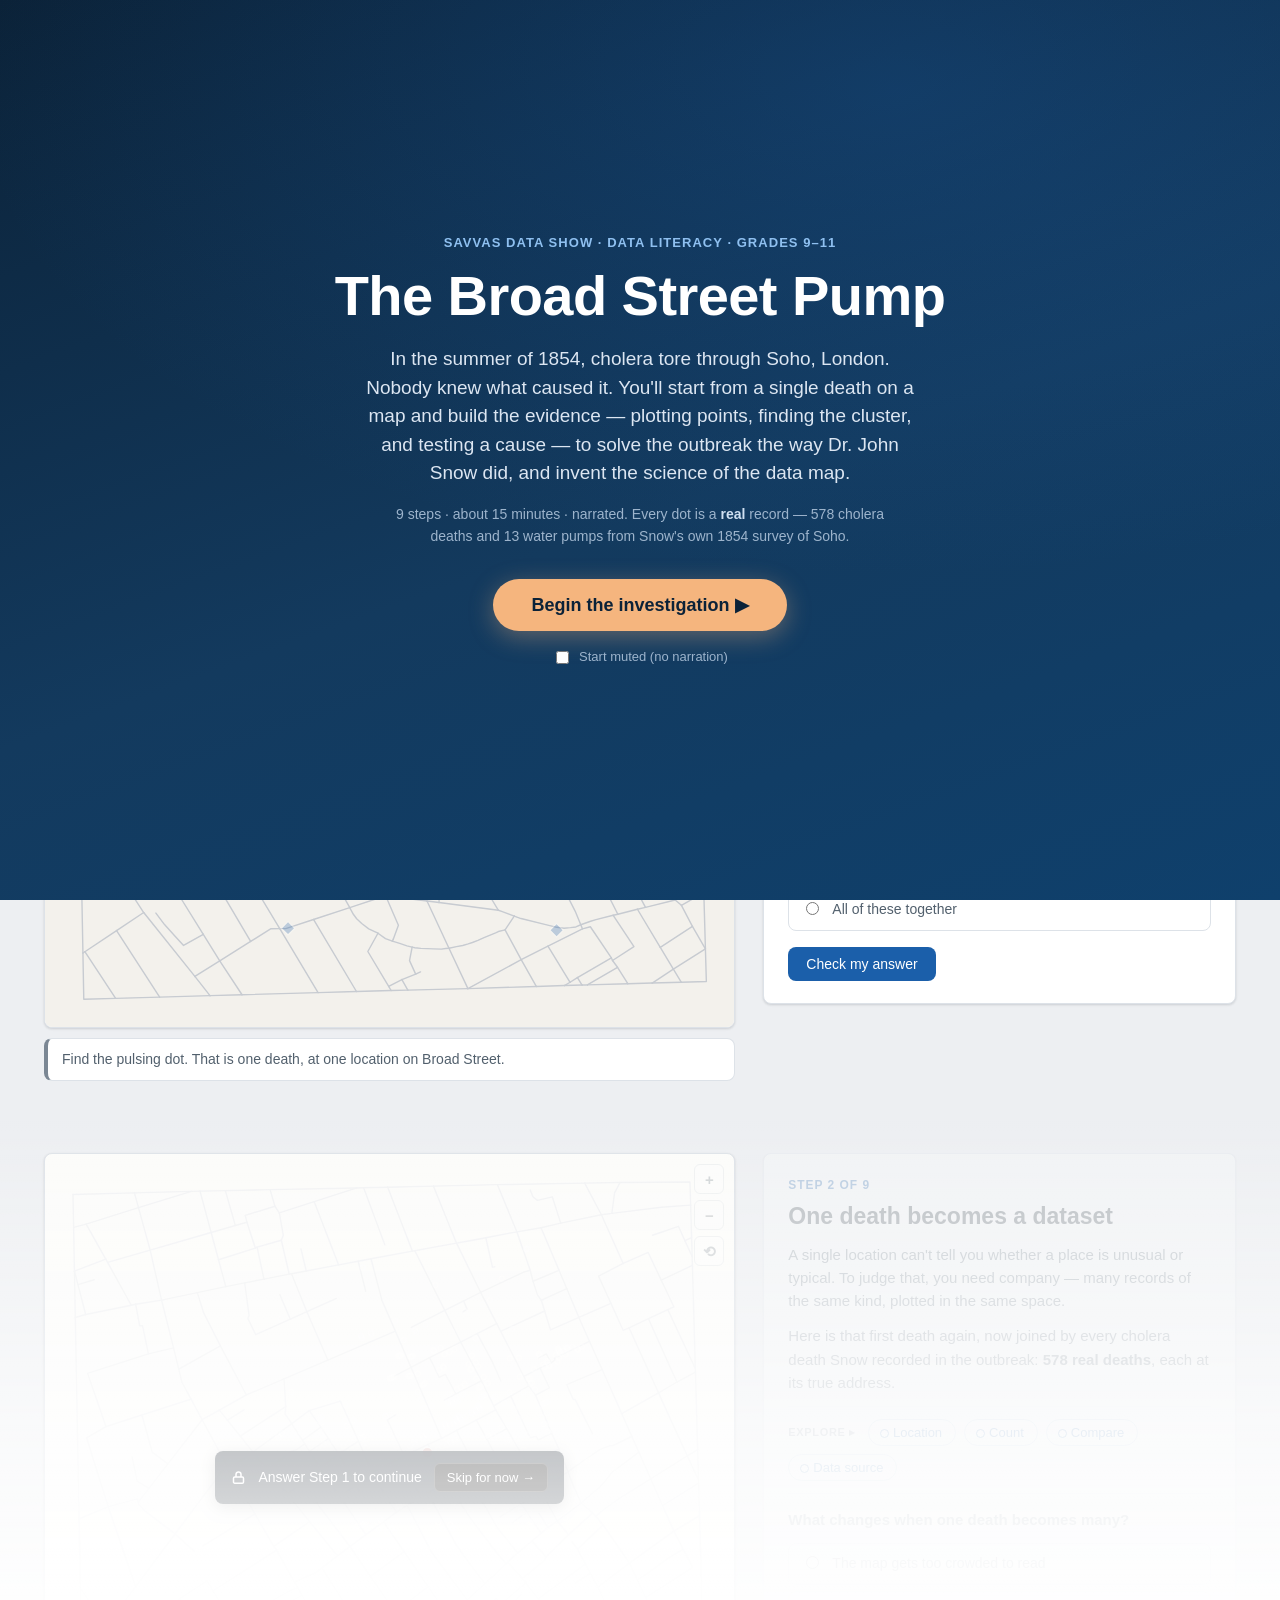
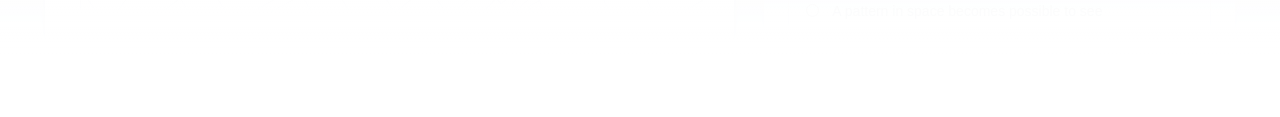
==== cholera/index.html @ b6baef36 "Add second Data Show lesson: "The Broad Street Pump" (John Snow cholera, 1854) A sibling scrollytell" ====
<!DOCTYPE html>
<html lang="en">
<head>
<meta charset="UTF-8">
<meta name="viewport" content="width=device-width, initial-scale=1.0">
<title>The Broad Street Pump — Savvas Data Show</title>
<link rel="stylesheet" href="styles.css?v=1">
</head>
<body>

<div class="intro-screen" id="intro-screen">
  <div class="intro-inner">
    <p class="intro-kicker">Savvas Data Show · Data literacy · Grades 9–11</p>
    <h1 class="intro-title">The Broad Street Pump</h1>
    <p class="intro-lede">In the summer of 1854, cholera tore through Soho, London. Nobody knew what
    caused it. You'll start from a single death on a map and build the evidence — plotting points,
    finding the cluster, and testing a cause — to solve the outbreak the way Dr. John Snow did, and
    invent the science of the data map.</p>
    <p class="intro-meta">9 steps · about 15 minutes · narrated. Every dot is a <strong>real</strong>
    record — 578 cholera deaths and 13 water pumps from Snow's own 1854 survey of Soho.</p>
    <div class="intro-actions">
      <button class="intro-begin" id="intro-begin">Begin the investigation ▶</button>
      <label class="intro-sound"><input type="checkbox" id="intro-mute"> Start muted (no narration)</label>
    </div>
  </div>
</div>

<nav class="topnav">
  <div class="nav-left">
    <span class="brand">Savvas <strong>Data Show</strong></span>
    <span class="crumb">The Broad Street Pump · Soho, 1854</span>
  </div>
  <div class="nav-progress" aria-label="Lesson progress">
    <div class="progress-track"><div class="progress-fill" id="progress-fill"></div></div>
    <span class="progress-label" id="progress-label">0 / 9 checks</span>
  </div>
  <div class="nav-right">
    <button class="nav-btn" id="nav-sound">Sound: on</button>
    <button class="nav-btn" id="nav-notes">Notes</button>
    <button class="nav-btn" id="nav-data">Data</button>
    <button class="nav-btn" id="nav-explore">Explore</button>
  </div>
</nav>

<div class="notes-panel" id="notes-panel" hidden>
  <div class="notes-head"><span>My notes</span><button class="panel-close" id="notes-close">×</button></div>
  <textarea id="notes-text" placeholder="Jot observations here. Notes stay on this page only."></textarea>
</div>

<div class="data-modal" id="data-modal" hidden>
  <div class="data-modal-inner">
    <div class="notes-head"><span>The dataset</span><button class="panel-close" id="data-close">×</button></div>
    <p class="data-note">Real records from <strong>Dr. John Snow's 1854 survey</strong> of the Soho
    cholera outbreak: 578 death locations and 13 public water pumps, digitized from Snow's map
    (Dodson &amp; Tobler) on a shared coordinate grid.</p>
    <div class="data-table-wrap"><table id="data-table"></table></div>
  </div>
</div>

<header class="lesson-header">
  <p class="kicker">Data literacy · Grades 9–11</p>
  <h1>The Broad Street Pump</h1>
  <p class="lede">In the late summer of 1854, a cholera outbreak killed hundreds of people in a few
  Soho streets in just days. The cause was a mystery — most doctors blamed "bad air." A physician
  named John Snow had a different idea, and he tested it with a <strong>map</strong>. In this lesson
  you'll retrace his investigation with his real data — 578 deaths and 13 water pumps — and discover
  how a picture of points became proof.</p>
</header>

<main id="lesson">

  <!-- ============ STEP 1 ============ -->
  <section class="step" id="step-1" data-step="1">
    <div class="step-inner">
      <div class="viz-col">
        <div class="viz-frame">
          <div class="viz-container" id="viz-1" aria-label="Map of Soho with one cholera death marked"></div>
          <div class="viz-controls">
            <button class="util-btn" data-util="zoom-in" title="Zoom in">+</button>
            <button class="util-btn" data-util="zoom-out" title="Zoom out">−</button>
            <button class="util-btn" data-util="reset" title="Reset view">⟲</button>
          </div>
        </div>
        <div class="instruction-bar" id="inst-1">Find the pulsing dot. That is one death, at one location on Broad Street.</div>
      </div>
      <div class="card-col">
        <article class="story-card">
          <div class="step-label">Step 1 of 9</div>
          <h2>One death in Soho</h2>
          <p>On the last day of August 1854, people on Broad Street began dying of cholera within hours
          of falling ill. On the map, the first death is just one dot at one location — but it has a
          <strong>where</strong>, a <strong>when</strong>, and a household around it.</p>
          <p>What clues make a single death worth investigating?</p>
          <div class="chip-bar">
            <span class="chip-bar-label">Explore ▸</span>
            <button class="chip" data-chip="location">Location</button>
            <button class="chip" data-chip="when">When</button>
            <button class="chip" data-chip="street">Street</button>
            <button class="chip" data-chip="source">Data source</button>
          </div>
          <div class="mcq" id="mcq-1">
            <p class="mcq-q">Which clue makes this death worth a closer look?</p>
            <label class="mcq-choice"><input type="radio" name="mcq1" value="A"><span>Its location pins exactly where it happened</span></label>
            <label class="mcq-choice"><input type="radio" name="mcq1" value="B"><span>It happened in a tight window of days</span></label>
            <label class="mcq-choice"><input type="radio" name="mcq1" value="C"><span>Other deaths nearby might hint at a pattern</span></label>
            <label class="mcq-choice"><input type="radio" name="mcq1" value="D"><span>All of these together</span></label>
            <button class="check-btn" data-check="1">Check my answer</button>
            <div class="mcq-feedback" hidden></div>
          </div>
        </article>
      </div>
    </div>
  </section>

  <!-- ============ STEP 2 ============ -->
  <section class="step" id="step-2" data-step="2">
    <div class="step-inner">
      <div class="viz-col">
        <div class="viz-frame">
          <div class="viz-container" id="viz-2" aria-label="Soho map filling with cholera deaths"></div>
          <div class="viz-controls">
            <button class="util-btn" data-util="zoom-in" title="Zoom in">+</button>
            <button class="util-btn" data-util="zoom-out" title="Zoom out">−</button>
            <button class="util-btn" data-util="reset" title="Reset view">⟲</button>
          </div>
        </div>
        <div class="instruction-bar" id="inst-2">Watch one death become a dataset. Pan and zoom freely.</div>
      </div>
      <div class="card-col">
        <article class="story-card">
          <div class="step-label">Step 2 of 9</div>
          <h2>One death becomes a dataset</h2>
          <p>A single location can't tell you whether a place is unusual or typical. To judge that, you
          need company — many records of the same kind, plotted in the same space.</p>
          <p>Here is that first death again, now joined by every cholera death Snow recorded in the
          outbreak: <strong>578 real deaths</strong>, each at its true address.</p>
          <div class="chip-bar">
            <span class="chip-bar-label">Explore ▸</span>
            <button class="chip" data-chip="location">Location</button>
            <button class="chip" data-chip="count">Count</button>
            <button class="chip" data-chip="compare">Compare</button>
            <button class="chip" data-chip="source">Data source</button>
          </div>
          <div class="mcq" id="mcq-2">
            <p class="mcq-q">What changes when one death becomes many?</p>
            <label class="mcq-choice"><input type="radio" name="mcq2" value="A"><span>The map gets too crowded to read</span></label>
            <label class="mcq-choice"><input type="radio" name="mcq2" value="B"><span>A pattern in space becomes possible to see</span></label>
            <label class="mcq-choice"><input type="radio" name="mcq2" value="C"><span>Each individual record becomes less accurate</span></label>
            <label class="mcq-choice"><input type="radio" name="mcq2" value="D"><span>Nothing — one death tells us just as much</span></label>
            <button class="check-btn" data-check="2">Check my answer</button>
            <div class="mcq-feedback" hidden></div>
          </div>
        </article>
      </div>
    </div>
  </section>

  <!-- ============ STEP 3 ============ -->
  <section class="step" id="step-3" data-step="3">
    <div class="step-inner">
      <div class="viz-col">
        <div class="viz-frame">
          <div class="viz-container" id="viz-3" aria-label="Soho map showing the death cluster"></div>
          <div class="viz-controls">
            <button class="util-btn" data-util="zoom-in" title="Zoom in">+</button>
            <button class="util-btn" data-util="zoom-out" title="Zoom out">−</button>
            <button class="util-btn" data-util="reset" title="Reset view">⟲</button>
            <button class="util-btn util-layer" data-util="shuffle" title="Compare: scatter the deaths at random">⤨ Shuffle</button>
          </div>
        </div>
        <div class="instruction-bar" id="inst-3">Do the deaths spread evenly across Soho — or pile up somewhere?</div>
      </div>
      <div class="card-col">
        <article class="story-card">
          <div class="step-label">Step 3 of 9</div>
          <h2>The reveal</h2>
          <p>Here are all 578 deaths on the streets of Soho. If cholera struck at random, the dots would
          sprinkle evenly across every street and square.</p>
          <p>They don't. The dots pile into a dense <strong>cluster</strong> around one small area, thinning
          out as you move away. Press <strong>Shuffle</strong> to scatter the same number of deaths at
          random — the difference is the whole point.</p>
          <div class="chip-bar">
            <span class="chip-bar-label">Explore ▸</span>
            <button class="chip" data-chip="cluster">Cluster</button>
            <button class="chip" data-chip="compare">Compare</button>
            <button class="chip" data-chip="center">Center</button>
            <button class="chip" data-chip="count">Count</button>
          </div>
          <div class="mcq" id="mcq-3">
            <p class="mcq-q">What does the arrangement of dots reveal?</p>
            <label class="mcq-choice"><input type="radio" name="mcq3" value="A"><span>Deaths scatter evenly across all of Soho</span></label>
            <label class="mcq-choice"><input type="radio" name="mcq3" value="B"><span>The deaths pile into a dense cluster around one area</span></label>
            <label class="mcq-choice"><input type="radio" name="mcq3" value="C"><span>Deaths happen only on the widest streets</span></label>
            <label class="mcq-choice"><input type="radio" name="mcq3" value="D"><span>The dots form an evenly spaced grid</span></label>
            <button class="check-btn" data-check="3">Check my answer</button>
            <div class="mcq-feedback" hidden></div>
          </div>
        </article>
      </div>
    </div>
  </section>

  <!-- ============ STEP 4 ============ -->
  <section class="step" id="step-4" data-step="4">
    <div class="step-inner">
      <div class="viz-col">
        <div class="viz-frame">
          <div class="viz-container" id="viz-4" aria-label="Soho map with one death record opened"></div>
          <div class="viz-controls">
            <button class="util-btn" data-util="zoom-in" title="Zoom in">+</button>
            <button class="util-btn" data-util="zoom-out" title="Zoom out">−</button>
            <button class="util-btn" data-util="reset" title="Reset view">⟲</button>
          </div>
        </div>
        <div class="instruction-bar" id="inst-4">Every dot is a person and a record. Click one to read its fields.</div>
      </div>
      <div class="card-col">
        <article class="story-card">
          <div class="step-label">Step 4 of 9</div>
          <div class="expert-tag"><span class="expert-avatar">JS</span><span><strong>Dr. John Snow</strong><br>Physician, London · 1854</span></div>
          <h2>What a record knows</h2>
          <p>"I did not collect dots. For every death I recorded a <strong>location</strong>, a
          <strong>date</strong>, and what I could learn of the household — who lived there, and where they
          drew their water. The map you see draws the location; the rest of each record sits underneath."</p>
          <p class="fine-print">Each point here is a real death from Snow's 1854 register; the map plots its true location.</p>
          <div class="chip-bar">
            <span class="chip-bar-label">Explore ▸</span>
            <button class="chip" data-chip="location">Location</button>
            <button class="chip" data-chip="when">Date</button>
            <button class="chip" data-chip="water">Water source</button>
            <button class="chip" data-chip="source">Data source</button>
          </div>
          <div class="mcq" id="mcq-4">
            <p class="mcq-q">In Snow's investigation, each death record carried…</p>
            <label class="mcq-choice"><input type="radio" name="mcq4" value="A"><span>Only a location on the map</span></label>
            <label class="mcq-choice"><input type="radio" name="mcq4" value="B"><span>A location, a date, and household details like the water source</span></label>
            <label class="mcq-choice"><input type="radio" name="mcq4" value="C"><span>Only the cause of death</span></label>
            <label class="mcq-choice"><input type="radio" name="mcq4" value="D"><span>The name of the nearest hospital</span></label>
            <button class="check-btn" data-check="4">Check my answer</button>
            <div class="mcq-feedback" hidden></div>
          </div>
        </article>
      </div>
    </div>
  </section>

  <!-- ============ STEP 5 ============ -->
  <section class="step" id="step-5" data-step="5">
    <div class="step-inner">
      <div class="viz-col">
        <div class="viz-frame">
          <div class="viz-container" id="viz-5" aria-label="Soho map for free exploration"></div>
          <div class="viz-controls">
            <button class="util-btn" data-util="zoom-in" title="Zoom in">+</button>
            <button class="util-btn" data-util="zoom-out" title="Zoom out">−</button>
            <button class="util-btn" data-util="reset" title="Reset view">⟲</button>
          </div>
        </div>
        <div class="instruction-bar" id="inst-5">Pan, zoom, hover. Explore freely — there is no wrong observation here.</div>
      </div>
      <div class="card-col">
        <article class="story-card">
          <div class="step-label">Step 5 of 9</div>
          <h2>Notice &amp; wonder</h2>
          <p>Scientists start with open eyes, not answers. Drag and zoom the map. Hover dots to read their
          location. Then tag every shape you can honestly say you see in the deaths — several answers can be
          true at once.</p>
          <div class="chip-bar">
            <span class="chip-bar-label">Explore ▸</span>
            <button class="chip" data-chip="cluster">Cluster</button>
            <button class="chip" data-chip="center">Center</button>
            <button class="chip" data-chip="compare">Compare</button>
            <button class="chip" data-chip="count">Count</button>
          </div>
          <div class="mcq mcq-multi" id="mcq-5">
            <p class="mcq-q">Which shapes do you see in the dots? Tag all that apply.</p>
            <div class="tag-grid">
              <label class="mcq-choice tag"><input type="checkbox" name="mcq5" value="cluster"><span>Cluster</span></label>
              <label class="mcq-choice tag"><input type="checkbox" name="mcq5" value="dense center"><span>Dense center</span></label>
              <label class="mcq-choice tag"><input type="checkbox" name="mcq5" value="thinning edges"><span>Thinning edges</span></label>
              <label class="mcq-choice tag"><input type="checkbox" name="mcq5" value="gap"><span>Gaps</span></label>
              <label class="mcq-choice tag"><input type="checkbox" name="mcq5" value="line"><span>Lines along streets</span></label>
              <label class="mcq-choice tag"><input type="checkbox" name="mcq5" value="scattered"><span>Scattered</span></label>
            </div>
            <button class="check-btn" data-check="5">Save my observations</button>
            <div class="mcq-feedback" hidden></div>
          </div>
        </article>
      </div>
    </div>
  </section>

  <!-- ============ STEP 6 ============ -->
  <section class="step" id="step-6" data-step="6">
    <div class="step-inner">
      <div class="viz-col">
        <div class="viz-frame">
          <div class="viz-container" id="viz-6" aria-label="Soho map with water pumps overlaid"></div>
          <div class="viz-controls">
            <button class="util-btn" data-util="zoom-in" title="Zoom in">+</button>
            <button class="util-btn" data-util="zoom-out" title="Zoom out">−</button>
            <button class="util-btn" data-util="reset" title="Reset view">⟲</button>
            <button class="util-btn util-layer" data-util="nearest" title="Color each death by its nearest pump">Nearest pump</button>
          </div>
        </div>
        <div class="instruction-bar" id="inst-6">Turn on the 13 pumps. Which one sits in the heart of the cluster?</div>
      </div>
      <div class="card-col">
        <article class="story-card">
          <div class="step-label">Step 6 of 9</div>
          <h2>Add the suspect: water pumps</h2>
          <p>Soho got its drinking water from public street pumps. Snow's hunch was that cholera spread
          through water, not air — so he added all <strong>13 neighborhood pumps</strong> to the map.</p>
          <p>Press <strong>Nearest pump</strong> to color each death by the pump closest to it. One pump's
          color floods the cluster: <strong>359 of the 578 deaths</strong> are nearest to it.</p>
          <div class="chip-bar">
            <span class="chip-bar-label">Explore ▸</span>
            <button class="chip" data-chip="pumps">Pumps</button>
            <button class="chip" data-chip="nearest">Nearest pump</button>
            <button class="chip" data-chip="center">Center</button>
            <button class="chip" data-chip="cluster">Cluster</button>
          </div>
          <div class="mcq" id="mcq-6">
            <p class="mcq-q"><span class="evidence-flag">Visual evidence check</span> Turn on "Nearest pump," then answer: which pump sits at the center of the deaths?</p>
            <label class="mcq-choice"><input type="radio" name="mcq6" value="A"><span>The Dean Street pump, on the far right</span></label>
            <label class="mcq-choice"><input type="radio" name="mcq6" value="B"><span>The Broad Street pump, in the heart of the cluster</span></label>
            <label class="mcq-choice"><input type="radio" name="mcq6" value="C"><span>The Oxford Market pump, at the top</span></label>
            <label class="mcq-choice"><input type="radio" name="mcq6" value="D"><span>No pump is near the deaths at all</span></label>
            <button class="check-btn" data-check="6">Check evidence</button>
            <div class="mcq-feedback" hidden></div>
          </div>
        </article>
      </div>
    </div>
  </section>

  <!-- ============ STEP 7 ============ -->
  <section class="step" id="step-7" data-step="7">
    <div class="step-inner">
      <div class="viz-col">
        <div class="viz-frame">
          <div class="viz-container" id="viz-7" aria-label="Bar chart of deaths by nearest pump"></div>
        </div>
        <div class="instruction-bar" id="inst-7">Read the bars left to right. One pump towers over the rest.</div>
      </div>
      <div class="card-col">
        <article class="story-card">
          <div class="step-label">Step 7 of 9</div>
          <h2>The distribution lens</h2>
          <p>Leave the map for a moment. Count how many deaths are nearest to each pump and stack the counts
          into a bar chart. Grouping data by a category — here, the nearest pump — is one of the most powerful
          moves in analysis.</p>
          <p>The shape is lopsided: one bar towers over all twelve others. <strong>Broad Street: 359
          deaths.</strong> The next-largest pump claims just 64.</p>
          <div class="chip-bar">
            <span class="chip-bar-label">Explore ▸</span>
            <button class="chip" data-chip="axes">Axes</button>
            <button class="chip" data-chip="bars">Bars</button>
            <button class="chip" data-chip="broad">Broad Street</button>
            <button class="chip" data-chip="count">Count</button>
          </div>
          <div class="mcq" id="mcq-7">
            <p class="mcq-q">What does this bar chart show?</p>
            <label class="mcq-choice"><input type="radio" name="mcq7" value="A"><span>The deaths are split evenly among the 13 pumps</span></label>
            <label class="mcq-choice"><input type="radio" name="mcq7" value="B"><span>One pump accounts for far more deaths than any other</span></label>
            <label class="mcq-choice"><input type="radio" name="mcq7" value="C"><span>Most pumps have no deaths nearby</span></label>
            <label class="mcq-choice"><input type="radio" name="mcq7" value="D"><span>The Dean Street pump has the most deaths</span></label>
            <button class="check-btn" data-check="7">Check my answer</button>
            <div class="mcq-feedback" hidden></div>
          </div>
        </article>
      </div>
    </div>
  </section>

  <!-- ============ STEP 8 ============ -->
  <section class="step" id="step-8" data-step="8">
    <div class="step-inner">
      <div class="viz-col">
        <div class="viz-frame">
          <div class="viz-container" id="viz-8" aria-label="Chart of deaths versus distance from the Broad Street pump"></div>
        </div>
        <div class="instruction-bar" id="inst-8">Each bar counts deaths at a given distance from the Broad Street pump. Hunt for a trend — honestly.</div>
      </div>
      <div class="card-col">
        <article class="story-card">
          <div class="step-label">Step 8 of 9</div>
          <h2>Is the pump really the cause?</h2>
          <p>A cluster near a pump could be a coincidence — lots of people simply live there. So test the idea
          directly: if the Broad Street pump is the source, deaths should <strong>fall off</strong> as you walk
          away from it.</p>
          <p>They do, sharply. Deaths peak one to three blocks out and collapse beyond four.
          <strong>A clear relationship between distance and deaths is real evidence</strong> — unlike a flat,
          trendless chart, this one points straight at the pump.</p>
          <div class="chip-bar">
            <span class="chip-bar-label">Explore ▸</span>
            <button class="chip" data-chip="axes">Axes</button>
            <button class="chip" data-chip="falloff">Falloff</button>
            <button class="chip" data-chip="trend">Trend guide</button>
            <button class="chip" data-chip="broad">Broad Street</button>
          </div>
          <div class="mcq" id="mcq-8">
            <p class="mcq-q">Based on this chart, is there a relationship between distance from the Broad Street pump and the number of deaths?</p>
            <label class="mcq-choice"><input type="radio" name="mcq8" value="A"><span>No — deaths are spread evenly at every distance</span></label>
            <label class="mcq-choice"><input type="radio" name="mcq8" value="B"><span>Yes — deaths fall off sharply as distance from the pump grows</span></label>
            <label class="mcq-choice"><input type="radio" name="mcq8" value="C"><span>Yes — deaths increase the farther you go from the pump</span></label>
            <label class="mcq-choice"><input type="radio" name="mcq8" value="D"><span>There is no way to tell from this chart</span></label>
            <button class="check-btn" data-check="8">Check my answer</button>
            <div class="mcq-feedback" hidden></div>
          </div>
        </article>
      </div>
    </div>
  </section>

  <!-- ============ STEP 9 ============ -->
  <section class="step" id="step-9" data-step="9">
    <div class="step-inner">
      <div class="viz-col">
        <div class="viz-frame">
          <div class="viz-container" id="viz-9" aria-label="Soho map with the Broad Street pump highlighted"></div>
          <div class="viz-controls">
            <button class="util-btn" data-util="zoom-in" title="Zoom in">+</button>
            <button class="util-btn" data-util="zoom-out" title="Zoom out">−</button>
            <button class="util-btn" data-util="reset" title="Reset view">⟲</button>
            <button class="util-btn util-layer" data-util="handle" title="Remove the pump handle, as Snow convinced officials to do">⛏ Remove the handle</button>
          </div>
        </div>
        <div class="instruction-bar" id="inst-9">The evidence points at one pump. Make the claim, then remove the handle.</div>
      </div>
      <div class="card-col">
        <article class="story-card">
          <div class="step-label">Step 9 of 9</div>
          <h2>Name the finding: the Broad Street pump</h2>
          <p>The cluster centers on the <strong>Broad Street pump</strong>: 359 of 578 deaths are nearest to
          it, and deaths fall off with every block away. Snow took this map to the parish officials and asked
          them to remove the pump's handle so no one could draw water. The outbreak was already fading — but
          the map changed how the world understands disease.</p>
          <p>Now make it yours. Write a claim that uses <strong>one shape word</strong> (cluster, center,
          ring…) and <strong>one number or pattern observation</strong> (a count, "most", "62%"…).</p>
          <div class="chip-bar">
            <span class="chip-bar-label">Explore ▸</span>
            <button class="chip" data-chip="cluster">Cluster</button>
            <button class="chip" data-chip="broad">Broad Street</button>
            <button class="chip" data-chip="count">Count</button>
            <button class="chip" data-chip="center">Center</button>
          </div>
          <div class="mcq" id="mcq-9">
            <p class="mcq-q"><span class="evidence-flag">Visual evidence check</span> Your claim:</p>
            <textarea id="claim-text" rows="4" placeholder="Example shape: “The deaths form a tight cluster centered on the Broad Street pump — 359 of 578 are nearest to it — use the Count chip to back up your number.”"></textarea>
            <div class="claim-hints">
              <span class="hint-pill" data-hint="cluster">cluster</span>
              <span class="hint-pill" data-hint="center">center</span>
              <span class="hint-pill" data-hint="ring">ring</span>
              <span class="hint-pill" data-hint="band">band</span>
            </div>
            <button class="check-btn" data-check="9">Check evidence</button>
            <div class="mcq-feedback" hidden></div>
          </div>
        </article>
      </div>
    </div>
  </section>

</main>

<section class="lesson-end" id="lesson-end">
  <p class="end-kicker">Case closed</p>
  <h2>You found the Broad Street pump.</h2>
  <p>You started from one death at one location and built a full evidence chain — the same moves John
  Snow used to invent epidemiology, and the same moves a working data scientist makes today.</p>
  <ul class="end-recap">
    <li>A single death became a <strong>dataset</strong> of 578 real records.</li>
    <li>The deaths weren't random — they formed a dense <strong>cluster</strong>, not an even sprinkle.</li>
    <li>Every record carries <strong>location, date, and household</strong> details.</li>
    <li>Overlaying the <strong>13 pumps</strong> revealed one at the cluster's heart: Broad Street.</li>
    <li>A bar chart showed Broad Street with <strong>359 deaths</strong> — six times its nearest rival.</li>
    <li>Deaths <strong>fell off sharply</strong> with distance from the pump — a real relationship, not a flat line.</li>
    <li>The finding has a name and a fix: the <strong>Broad Street pump</strong> — remove the handle.</li>
  </ul>
  <div class="end-claim" id="end-claim" hidden>
    <div class="end-claim-label">Your evidence-based claim</div>
    <blockquote id="end-claim-text"></blockquote>
  </div>
  <div class="end-actions">
    <button class="end-btn secondary" id="end-top">Back to the top</button>
    <button class="end-btn" id="end-restart">Start over</button>
  </div>
</section>

<footer class="lesson-footer">
  <p>Savvas Data Show · classroom prototype · cholera data: Dr. John Snow's 1854 Soho survey — 578 deaths
  and 13 pumps, digitized by Dodson &amp; Tobler (HistData / Rdatasets). Part of the Data Show series ·
  <a href="../" style="color:#1B5FAA">← Mapping the Ring of Fire (earthquakes)</a>.</p>
</footer>

<div class="map-tooltip" id="map-tooltip" hidden></div>

<div class="celebrate-toast" id="celebrate-toast" hidden></div>

<div class="scroll-fade" id="scroll-fade" aria-hidden="true">
  <div class="scroll-cue"><span>⌄</span>scroll</div>
</div>

<div id="audio-rack" hidden>
  <audio id="audio-1" src="assets/audio/step1.mp3" preload="none"></audio>
  <audio id="audio-2" src="assets/audio/step2.mp3" preload="none"></audio>
  <audio id="audio-3" src="assets/audio/step3.mp3" preload="none"></audio>
  <audio id="audio-4" src="assets/audio/step4.mp3" preload="none"></audio>
  <audio id="audio-5" src="assets/audio/step5.mp3" preload="none"></audio>
  <audio id="audio-6" src="assets/audio/step6.mp3" preload="none"></audio>
  <audio id="audio-7" src="assets/audio/step7.mp3" preload="none"></audio>
  <audio id="audio-8" src="assets/audio/step8.mp3" preload="none"></audio>
  <audio id="audio-9" src="assets/audio/step9.mp3" preload="none"></audio>
</div>

<script src="d3.v7.min.js"></script>
<script src="data/snow.js"></script>
<script src="app.js?v=1"></script>
</body>
</html>
---- cholera/styles.css ----
/* ============ Map Earth's Anger — Savvas Data Show ============ */

:root {
  --surface: #EDEFF2;
  --card: #FFFFFF;
  --ink: #1F2933;
  --ink-soft: #52606D;
  --ink-faint: #7B8794;
  --primary: #1B5FAA;
  --primary-dark: #134878;
  --ocean: #0F406C;
  --land: #C5D4AD;
  --land-stroke: #97A883;
  --quake: #D95F44;
  --success: #1E7D45;
  --warn: #B3700E;
  --error: #B3372B;
  --info: #1B5FAA;
  --radius: 8px;
  --shadow: 0 1px 3px rgba(31,41,51,0.10), 0 1px 2px rgba(31,41,51,0.06);
  --depth-shallow: #3B82C4;
  --depth-mid: #E2A33D;
  --depth-deep: #8E5BA6;
}

* { box-sizing: border-box; }

html { scroll-behavior: smooth; }

/* ---------- Intro / start screen ---------- */
.intro-screen {
  position: fixed;
  inset: 0;
  z-index: 200;
  display: flex;
  align-items: center;
  justify-content: center;
  padding: 32px;
  background:
    radial-gradient(120% 90% at 70% 10%, rgba(27,95,170,0.28), transparent 60%),
    linear-gradient(160deg, #0B2238 0%, #133A5E 55%, #0F406C 100%);
  color: #F4F7FB;
  opacity: 1;
  transition: opacity 0.5s ease;
}
.intro-screen.is-leaving { opacity: 0; pointer-events: none; }
.intro-screen[hidden] { display: none; }
.intro-inner { max-width: 640px; text-align: center; }
.intro-kicker {
  font-size: 13px; font-weight: 600; letter-spacing: 0.08em;
  text-transform: uppercase; color: #8FC0F0; margin-bottom: 14px;
}
.intro-title {
  font-size: 56px; line-height: 1.05; margin: 0 0 20px;
  color: #FFFFFF; letter-spacing: -0.01em;
}
.intro-lede { font-size: 19px; line-height: 1.5; color: #DCE6F2; margin: 0 auto 16px; max-width: 560px; }
.intro-meta { font-size: 14px; color: #9DB4CC; margin: 0 auto 32px; max-width: 520px; }
.intro-meta strong { color: #CFE0F2; }
.intro-actions { display: flex; flex-direction: column; align-items: center; gap: 16px; }
.intro-begin {
  font-size: 18px; font-weight: 600; color: #0B2238;
  background: #F5B57E; border: none; border-radius: 999px;
  padding: 15px 38px; cursor: pointer;
  box-shadow: 0 6px 24px rgba(245,181,126,0.35);
  transition: transform 0.12s ease, box-shadow 0.12s ease, background 0.12s ease;
}
.intro-begin:hover { background: #FFC796; transform: translateY(-1px); box-shadow: 0 8px 30px rgba(245,181,126,0.45); }
.intro-begin:active { transform: translateY(0); }
.intro-sound { font-size: 13px; color: #9DB4CC; display: inline-flex; align-items: center; gap: 7px; cursor: pointer; }
.intro-sound input { accent-color: #F5B57E; }
@media (max-width: 560px) { .intro-title { font-size: 40px; } .intro-lede { font-size: 17px; } }

body {
  margin: 0;
  background: var(--surface);
  color: var(--ink);
  font-family: "Inter", "Helvetica Neue", Arial, sans-serif;
  font-size: 16px;
  line-height: 1.55;
  overscroll-behavior-y: none;
}

h1, h2, h3 { font-weight: 600; line-height: 1.2; margin: 0 0 12px; }
p { margin: 0 0 12px; font-weight: 400; }
button { font-family: inherit; cursor: pointer; }

/* ---------- Top nav ---------- */
.topnav {
  position: fixed;
  top: 0; left: 0; right: 0;
  z-index: 100;
  display: flex;
  align-items: center;
  gap: 24px;
  padding: 10px 24px;
  background: var(--card);
  border-bottom: 1px solid #DDE2E8;
}
.nav-left { display: flex; align-items: baseline; gap: 16px; min-width: 0; }
.brand { font-size: 15px; color: var(--ink); white-space: nowrap; }
.brand strong { font-weight: 600; color: var(--primary); }
.crumb { font-size: 13px; color: var(--ink-faint); white-space: nowrap; overflow: hidden; text-overflow: ellipsis; }
.nav-progress { flex: 1; display: flex; align-items: center; gap: 10px; min-width: 120px; }
.progress-track { flex: 1; height: 6px; background: #DDE2E8; border-radius: 3px; overflow: hidden; }
.progress-fill { height: 100%; width: 0%; background: var(--primary); border-radius: 3px; transition: width 0.5s ease; }
.progress-label { font-size: 12px; color: var(--ink-faint); white-space: nowrap; }
.nav-right { display: flex; gap: 8px; }
.nav-btn {
  background: var(--primary); color: #fff; border: none;
  padding: 6px 14px; border-radius: 6px; font-size: 13px; font-weight: 500;
}
.nav-btn:hover { background: var(--primary-dark); }

/* ---------- Notes panel & data modal ---------- */
.notes-panel {
  position: fixed; top: 56px; right: 16px; z-index: 99;
  width: 300px; background: var(--card); border: 1px solid #DDE2E8;
  border-radius: var(--radius); box-shadow: var(--shadow); padding: 12px;
}
.notes-head { display: flex; justify-content: space-between; align-items: center; font-weight: 600; font-size: 14px; margin-bottom: 8px; }
.panel-close { background: none; border: none; font-size: 20px; color: var(--ink-faint); line-height: 1; padding: 0 4px; }
.notes-panel textarea {
  width: 100%; height: 180px; resize: vertical; border: 1px solid #DDE2E8;
  border-radius: 6px; padding: 8px; font-family: inherit; font-size: 13px;
}
.data-modal[hidden], .notes-panel[hidden] { display: none; }
.data-modal {
  position: fixed; inset: 0; z-index: 110;
  background: rgba(31,41,51,0.45);
  display: flex; align-items: center; justify-content: center;
}
.data-modal-inner {
  background: var(--card); border-radius: var(--radius); padding: 18px;
  width: min(680px, 92vw); max-height: 80vh; display: flex; flex-direction: column;
}
.data-note { font-size: 13px; color: var(--ink-soft); }
.data-table-wrap { overflow: auto; border: 1px solid #DDE2E8; border-radius: 6px; }
#data-table { border-collapse: collapse; width: 100%; font-size: 12.5px; }
#data-table th, #data-table td { padding: 5px 10px; text-align: left; border-bottom: 1px solid #EEF1F4; white-space: nowrap; }
#data-table th { position: sticky; top: 0; background: #F4F6F8; font-weight: 600; }

/* ---------- Header / footer ---------- */
.lesson-header {
  max-width: 880px; margin: 0 auto; padding: 110px 24px 30px;
}
.kicker { font-size: 13px; font-weight: 500; letter-spacing: 0.06em; text-transform: uppercase; color: var(--primary); margin-bottom: 6px; }
.lesson-header h1 { font-size: 40px; }
.lede { font-size: 17px; color: var(--ink-soft); max-width: 760px; }
.lesson-footer { text-align: center; padding: 36px 24px 48px; font-size: 13px; color: var(--ink-faint); }

/* ---------- Step layout ---------- */
.step { padding: 36px 0; }
.step-inner {
  max-width: 1240px; margin: 0 auto; padding: 0 24px;
  display: flex; gap: 28px; align-items: flex-start;
}
.viz-col { flex: 0 0 58%; min-width: 0; }
.card-col { flex: 1; min-width: 0; }

.viz-frame {
  position: relative;
  background: var(--card);
  border: 1px solid #DDE2E8;
  border-radius: var(--radius);
  box-shadow: var(--shadow);
  overflow: hidden;
}
.viz-container { width: 100%; }
.viz-container svg { display: block; width: 100%; height: auto; }

.viz-controls {
  position: absolute; top: 10px; right: 10px;
  display: flex; flex-direction: column; gap: 6px;
}
.util-btn {
  width: 30px; height: 30px; border-radius: 6px;
  border: 1px solid #C9D1DA; background: rgba(255,255,255,0.92);
  color: var(--ink-soft); font-size: 15px; font-weight: 600; line-height: 1;
  display: flex; align-items: center; justify-content: center;
}
.util-btn:hover { background: #fff; color: var(--ink); }
.util-btn.util-layer { width: auto; padding: 0 8px; font-size: 11px; letter-spacing: 0.03em; }
.util-btn.active { background: var(--primary); border-color: var(--primary); color: #fff; }

.instruction-bar {
  margin-top: 10px;
  padding: 10px 14px;
  background: var(--card);
  border: 1px solid #DDE2E8;
  border-left: 4px solid var(--ink-faint);
  border-radius: var(--radius);
  font-size: 14px;
  color: var(--ink-soft);
  transition: border-color 0.3s, color 0.3s;
}
.instruction-bar.tone-info   { border-left-color: var(--info);    color: var(--info); }
.instruction-bar.tone-success{ border-left-color: var(--success); color: var(--success); }
.instruction-bar.tone-warn   { border-left-color: var(--warn);    color: var(--warn); }
.instruction-bar.tone-error  { border-left-color: var(--error);   color: var(--error); }

/* ---------- Slider row (step 6) ---------- */
.slider-row {
  margin-top: 10px;
  display: flex; align-items: center; gap: 14px;
  background: var(--card); border: 1px solid #DDE2E8; border-radius: var(--radius);
  padding: 10px 14px; font-size: 14px;
}
.slider-row label { white-space: nowrap; color: var(--ink-soft); }
.slider-row strong { color: var(--primary); font-weight: 600; }
.slider-row input[type="range"] { flex: 1; accent-color: var(--primary); }
.slider-count { font-size: 13px; color: var(--ink-soft); white-space: nowrap; min-width: 150px; text-align: right; }
.slider-count strong { color: var(--quake); }

/* ---------- Story card ---------- */
.story-card {
  background: var(--card);
  border: 1px solid #DDE2E8;
  border-radius: var(--radius);
  box-shadow: var(--shadow);
  padding: 22px 24px;
}
.step-label {
  font-size: 12px; font-weight: 600; letter-spacing: 0.08em;
  text-transform: uppercase; color: var(--primary); margin-bottom: 8px;
}
.story-card h2 { font-size: 23px; }
.story-card p { font-size: 15px; color: var(--ink-soft); }
.fine-print { font-size: 12.5px; color: var(--ink-faint); }

.expert-tag {
  display: flex; align-items: center; gap: 10px;
  font-size: 13px; color: var(--ink-soft); margin-bottom: 12px; line-height: 1.3;
}
.expert-avatar {
  width: 38px; height: 38px; border-radius: 50%;
  background: var(--primary); color: #fff; font-weight: 600; font-size: 14px;
  display: flex; align-items: center; justify-content: center; flex: 0 0 auto;
}

/* ---------- Chips ---------- */
.chip-bar {
  display: flex; flex-wrap: wrap; align-items: center; gap: 8px;
  padding: 12px 0; margin: 8px 0 14px;
  border-top: 1px solid #EEF1F4; border-bottom: 1px solid #EEF1F4;
}
.chip-bar-label {
  font-size: 11px; font-weight: 600; letter-spacing: 0.06em;
  text-transform: uppercase; color: var(--ink-faint); margin-right: 4px;
  display: inline-flex; align-items: center; gap: 4px;
}
.chip {
  background: #fff; color: var(--primary); border: 1px solid #BBD0E6;
  border-radius: 999px; padding: 5px 13px 5px 24px; font-size: 13px; font-weight: 500;
  position: relative;
  transition: background 0.15s, color 0.15s, border-color 0.15s, transform 0.1s;
}
.chip::before {
  content: ""; position: absolute; left: 11px; top: 50%;
  width: 7px; height: 7px; margin-top: -4px;
  border: 1.5px solid var(--primary); border-radius: 50%;
}
.chip:hover { background: #EAF2FB; border-color: var(--primary); }
.chip:active { transform: scale(0.96); }
.chip.active { background: var(--primary); border-color: var(--primary); color: #fff; }
.chip.active::before { border-color: #fff; background: #fff; }

/* ---------- MCQ ---------- */
.mcq { margin-top: 4px; }
.mcq-q { font-size: 15px; font-weight: 600; color: var(--ink); }
.evidence-flag {
  display: inline-block; background: #FDF0E5; color: var(--warn);
  font-size: 11px; font-weight: 600; letter-spacing: 0.04em; text-transform: uppercase;
  padding: 2px 8px; border-radius: 4px; margin-right: 6px; vertical-align: 2px;
}
.mcq-choice {
  display: flex; align-items: flex-start; gap: 10px;
  padding: 9px 12px; margin-bottom: 6px;
  border: 1px solid #DDE2E8; border-radius: var(--radius);
  font-size: 14px; color: var(--ink-soft); cursor: pointer;
  transition: border-color 0.15s, background 0.15s;
}
.mcq-choice:hover { border-color: var(--primary); }
.mcq-choice input { margin-top: 3px; accent-color: var(--primary); }
.mcq-choice.correct { border-color: var(--success); background: #EAF6EE; color: var(--success); }
.mcq-choice.incorrect { border-color: var(--error); background: #FBEDEB; color: var(--error); }
.mcq-choice.revealed { border-color: var(--success); }

.tag-grid { display: grid; grid-template-columns: repeat(3, 1fr); gap: 6px; }
.mcq-choice.tag { margin-bottom: 0; justify-content: flex-start; padding: 8px 10px; }
.mcq-choice.tag:has(input:checked) { border-color: var(--primary); background: #EAF1F9; color: var(--primary); }

.check-btn {
  margin-top: 10px;
  background: var(--primary); color: #fff; border: none;
  border-radius: var(--radius); padding: 9px 18px;
  font-size: 14px; font-weight: 500;
}
.check-btn:hover { background: var(--primary-dark); }
.check-btn:disabled { background: #C9D1DA; cursor: default; }

.mcq-feedback {
  margin-top: 10px; padding: 10px 14px;
  border-radius: var(--radius); font-size: 13.5px;
  border: 1px solid #DDE2E8; background: #F7F9FA; color: var(--ink-soft);
}
.mcq-feedback.good { border-color: var(--success); background: #EAF6EE; color: #14532D; }
.mcq-feedback.bad { border-color: var(--error); background: #FBEDEB; color: #7C2D12; }

#claim-text {
  width: 100%; border: 1px solid #DDE2E8; border-radius: var(--radius);
  padding: 10px; font-family: inherit; font-size: 14px; color: var(--ink);
  resize: vertical;
}
.claim-hints { display: flex; gap: 6px; margin-top: 8px; flex-wrap: wrap; }
.hint-pill {
  font-size: 12px; padding: 3px 10px; border-radius: 999px;
  background: #EAF1F9; color: var(--primary); cursor: pointer; user-select: none;
}
.hint-pill:hover { background: #D9E6F5; }

/* ---------- Map bits ---------- */
.map-tooltip {
  position: fixed; z-index: 120; pointer-events: none;
  background: rgba(31,41,51,0.94); color: #fff;
  font-size: 12px; line-height: 1.4; padding: 7px 10px; border-radius: 6px;
  max-width: 220px;
}
.viz-badge {
  position: absolute; left: 10px; top: 10px;
  background: rgba(31,41,51,0.85); color: #fff;
  font-size: 11px; letter-spacing: 0.04em; padding: 4px 10px; border-radius: 999px;
  opacity: 0; transition: opacity 0.3s; pointer-events: none;
}
.viz-badge.show { opacity: 1; }

.freq-banner {
  position: absolute; left: 50%; bottom: 12px; transform: translateX(-50%);
  background: rgba(31,41,51,0.88); color: #fff;
  font-size: 13px; padding: 6px 14px; border-radius: 999px;
  opacity: 0; transition: opacity 0.3s; pointer-events: none; white-space: nowrap;
}
.freq-banner.show { opacity: 1; }
.freq-banner strong { color: #F5B57E; }

/* data card overlay (step 4) */
.dot-card {
  position: absolute; width: 215px;
  background: rgba(255,255,255,0.97); border: 1px solid #C9D1DA;
  border-radius: var(--radius); box-shadow: var(--shadow);
  padding: 10px 12px; font-size: 12.5px; pointer-events: none;
}
.dot-card h4 { margin: 0 0 6px; font-size: 13px; font-weight: 600; color: var(--ink); }
.dot-card table { width: 100%; border-collapse: collapse; }
.dot-card td { padding: 2px 0; color: var(--ink-soft); }
.dot-card td:first-child { color: var(--ink-faint); width: 46%; }
.dot-card .proto-tag {
  display: inline-block; margin-top: 6px; font-size: 10.5px; font-weight: 600;
  letter-spacing: 0.04em; text-transform: uppercase; color: var(--warn);
  background: #FDF0E5; padding: 2px 7px; border-radius: 4px;
}

/* ---------- Soft gating (pass 2) ---------- */
.step.locked .viz-container,
.step.locked .viz-controls,
.step.locked .slider-row,
.step.locked .instruction-bar,
.step.locked .story-card {
  opacity: 0.25; pointer-events: none; transition: opacity 0.3s;
}
.gate-popup {
  position: absolute; inset: 0; z-index: 5;
  display: flex; align-items: center; justify-content: center;
  pointer-events: auto;
}
.gate-popup-inner {
  display: flex; align-items: center; gap: 12px;
  background: rgba(31,41,51,0.92); color: #fff;
  border-radius: var(--radius); padding: 12px 16px; font-size: 14px;
  box-shadow: 0 4px 16px rgba(0,0,0,0.25);
}
.gate-skip {
  background: #111; color: #fff; border: 1px solid #444;
  border-radius: 6px; padding: 6px 12px; font-size: 13px; font-weight: 500; white-space: nowrap;
}
.gate-skip:hover { background: #000; }
.gate-note {
  margin-top: 10px; padding: 8px 12px; font-size: 13px;
  background: #F4F6F8; border: 1px dashed #C9D1DA; border-radius: var(--radius);
  color: var(--ink-faint);
}

/* ---------- Kobe shake + year badge + live dots ---------- */
@keyframes quakeShake {
  0%, 100% { transform: translate(0, 0); }
  10% { transform: translate(-2px, 1px); }
  25% { transform: translate(3px, -1px); }
  40% { transform: translate(-3px, 2px); }
  55% { transform: translate(2px, -2px); }
  70% { transform: translate(-2px, 1px); }
  85% { transform: translate(1px, -1px); }
}
.quake-shake { animation: quakeShake 0.85s linear; }

.year-badge {
  position: absolute; right: 14px; bottom: 14px;
  background: rgba(31,41,51,0.88); color: #fff;
  font-size: 26px; font-weight: 600; letter-spacing: 0.04em;
  padding: 6px 16px; border-radius: 8px;
  opacity: 0; transition: opacity 0.3s; pointer-events: none;
  font-variant-numeric: tabular-nums;
}
.year-badge.show { opacity: 1; }

@keyframes livePulse { 0%, 100% { opacity: 1; } 50% { opacity: 0.25; } }
.live-dot { animation: livePulse 2.2s ease-in-out infinite; }

@media (prefers-reduced-motion: reduce) {
  .quake-shake { animation: none; }
  .live-dot { animation: none; }
  html { scroll-behavior: auto; }
}

/* ---------- Touch ---------- */
@media (pointer: coarse) {
  .util-btn { width: 40px; height: 40px; font-size: 18px; }
  .util-btn.util-layer { padding: 0 12px; font-size: 13px; }
  .chip { padding: 8px 16px; font-size: 14px; }
  .mcq-choice { padding: 12px 14px; }
}

/* ---------- Responsive ---------- */
@media (max-width: 900px) {
  .step-inner { flex-direction: column; }
  .viz-col, .card-col { flex: 1 1 auto; width: 100%; }
  .crumb { display: none; }
  .tag-grid { grid-template-columns: repeat(2, 1fr); }
}

/* ---------- Scroll fade (sense-of-more cue) ---------- */
.scroll-fade {
  position: fixed; left: 0; right: 0; bottom: 0; height: 84px;
  pointer-events: none; z-index: 40;
  opacity: 1; transition: opacity 0.4s ease;
}

/* the NEXT (locked) step dissolves into white — the current step stays clear.
   It is also height-capped so the page ends right here: the scroll just stops,
   with no JS clamp and no snap-back bounce. */
.step.peek-veil {
  position: relative;
  max-height: 600px; overflow: hidden;
}
.step.peek-veil::after {
  content: ""; position: absolute; left: 0; right: 0; top: 0; bottom: 0;
  background: linear-gradient(to bottom,
    rgba(255,255,255,0) 0px,
    rgba(255,255,255,0.7) 320px,
    #FFFFFF 540px);
  pointer-events: none; z-index: 6;
}
.scroll-fade.at-bottom { opacity: 0; }
.scroll-fade .scroll-cue {
  position: absolute; left: 50%; bottom: 26px; transform: translateX(-50%);
  font-size: 12px; letter-spacing: 0.08em; text-transform: uppercase;
  color: var(--ink-faint); pointer-events: auto; white-space: nowrap;
  display: flex; flex-direction: column; align-items: center; gap: 2px;
  animation: scrollNudge 2.2s ease-in-out infinite;
}
.scroll-fade .scroll-cue span { font-size: 18px; line-height: 1; }
.scroll-fade .scroll-cue.cue-locked {
  flex-direction: row; gap: 10px; align-items: center;
  background: rgba(31,41,51,0.92); color: #fff;
  padding: 9px 9px 9px 16px; border-radius: 999px;
  text-transform: none; letter-spacing: 0.01em; font-weight: 500;
  box-shadow: 0 6px 20px rgba(31,41,51,0.28); animation: none;
}
.cue-skip {
  background: rgba(255,255,255,0.18); color: #fff; border: none;
  border-radius: 999px; padding: 4px 12px; font-size: 12px; font-weight: 500; cursor: pointer;
}
.cue-skip:hover { background: rgba(255,255,255,0.34); }

/* steps and ending hidden until the gate releases them */
.gate-hidden { display: none !important; }
@keyframes scrollNudge { 0%,100% { transform: translateX(-50%) translateY(0); } 50% { transform: translateX(-50%) translateY(4px); } }

/* ---------- End / completion screen ---------- */
.lesson-end {
  max-width: 760px; margin: 0 auto; padding: 64px 24px 96px; text-align: center;
}
.end-kicker {
  font-size: 13px; font-weight: 600; letter-spacing: 0.08em; text-transform: uppercase;
  color: var(--success); margin-bottom: 12px;
}
.lesson-end h2 { font-size: 36px; margin-bottom: 14px; }
.lesson-end > p { font-size: 17px; color: var(--ink-soft); max-width: 620px; margin: 0 auto 28px; }
.end-recap {
  list-style: none; padding: 0; margin: 0 auto 28px; max-width: 620px; text-align: left;
  display: grid; gap: 10px;
}
.end-recap li {
  background: var(--card); border: 1px solid #DDE2E8; border-radius: var(--radius);
  padding: 12px 16px 12px 44px; position: relative; font-size: 15px; color: var(--ink-soft);
  box-shadow: var(--shadow);
}
.end-recap li::before {
  content: "✓"; position: absolute; left: 16px; top: 12px;
  color: var(--success); font-weight: 700;
}
.end-recap strong { color: var(--ink); }
.end-claim {
  background: #F4F8FF; border: 1px solid #C9DBF0; border-radius: var(--radius);
  padding: 18px 20px; max-width: 620px; margin: 0 auto 28px; text-align: left;
}
.end-claim-label { font-size: 12px; font-weight: 600; text-transform: uppercase; letter-spacing: 0.05em; color: var(--primary); margin-bottom: 6px; }
.end-claim blockquote { margin: 0; font-size: 16px; color: var(--ink); font-style: italic; }
.end-actions { display: flex; gap: 12px; justify-content: center; flex-wrap: wrap; }
.end-btn {
  font-size: 15px; font-weight: 600; border-radius: 999px; padding: 12px 26px; cursor: pointer;
  border: 1px solid var(--primary); background: var(--primary); color: #fff;
  transition: background 0.15s, transform 0.1s;
}
.end-btn:hover { background: var(--primary-dark); }
.end-btn.secondary { background: #fff; color: var(--primary); }
.end-btn.secondary:hover { background: #EAF2FB; }

/* ---------- Review mode panel ---------- */
.review-panel {
  position: fixed; right: 18px; bottom: 18px; z-index: 95;
  width: 344px; max-width: calc(100vw - 36px);
  background: var(--card); border: 1px solid #D4DAE2; border-radius: 14px;
  box-shadow: 0 14px 44px rgba(31,41,51,0.22);
  font-size: 14px; overflow: hidden;
}
.review-head {
  display: flex; align-items: center; gap: 10px;
  padding: 13px 16px; cursor: pointer;
  background: linear-gradient(135deg, #1B5FAA, #134878); color: #fff;
}
.review-head .review-icon { font-size: 15px; opacity: 0.9; }
.review-title { display: flex; flex-direction: column; line-height: 1.25; min-width: 0; }
.review-title strong { font-size: 13.5px; font-weight: 600; }
.review-title small { font-size: 11px; opacity: 0.78; }
.review-badge {
  margin-left: auto; font-size: 11px; font-weight: 600;
  background: rgba(255,255,255,0.22); border-radius: 999px; padding: 2px 9px;
}
.review-toggle { font-size: 12px; opacity: 0.85; width: 14px; text-align: center; }

.review-body { padding: 16px; display: grid; gap: 12px; }
.review-panel.collapsed { width: auto; }
.review-panel.collapsed .review-body { display: none; }
.review-panel.collapsed .review-title small { display: none; }
.review-panel.collapsed .review-badge { margin-left: 6px; }

.review-step-chip {
  justify-self: start;
  background: #EAF2FB; color: var(--primary); border: 1px solid #CBDDF0;
  font-size: 12px; font-weight: 600; padding: 4px 11px; border-radius: 999px;
}
.review-body textarea {
  width: 100%; min-height: 100px; resize: vertical; padding: 11px 12px;
  border: 1px solid #C9D1DA; border-radius: 9px; font: inherit; font-size: 13.5px;
  line-height: 1.45; color: var(--ink);
}
.review-body textarea:focus { outline: none; border-color: var(--primary); box-shadow: 0 0 0 3px rgba(27,95,170,0.12); }
.review-foot { display: flex; align-items: center; gap: 9px; }
.review-saved { font-size: 11.5px; color: var(--success); flex: 1; min-height: 14px; }
.review-foot button { font-size: 13px; font-weight: 600; padding: 8px 14px; border-radius: 8px; cursor: pointer; border: 1px solid transparent; }
.rv-export { background: var(--primary); color: #fff; }
.rv-export:hover { background: var(--primary-dark); }
.rv-clear { background: transparent; color: var(--ink-faint); border-color: #D4DAE2; }
.rv-clear:hover { color: var(--error); border-color: var(--error); }

/* ---------- Milestone celebrations ---------- */
.celebrate-toast {
  position: fixed; top: 64px; left: 50%;
  transform: translateX(-50%) translateY(-14px);
  z-index: 105; padding: 10px 22px; border-radius: 999px;
  font-size: 14px; font-weight: 600; color: #fff; white-space: nowrap;
  background: var(--success); box-shadow: 0 8px 26px rgba(31,41,51,0.24);
  opacity: 0; pointer-events: none;
  transition: opacity 0.3s ease, transform 0.3s ease;
}
.celebrate-toast[hidden] { display: none; }
.celebrate-toast.show { opacity: 1; transform: translateX(-50%) translateY(0); }
.celebrate-toast.tone-muted { background: var(--ink-soft); }

.progress-fill.pulse { animation: progressPulse 0.75s ease; }
@keyframes progressPulse {
  0%   { box-shadow: 0 0 0 0 rgba(27,95,170,0.55); }
  100% { box-shadow: 0 0 0 9px rgba(27,95,170,0); }
}

.confetti-wrap { position: fixed; inset: 0; pointer-events: none; z-index: 150; overflow: hidden; }
.confetti-bit {
  position: absolute; top: -16px; width: 8px; height: 14px; border-radius: 1px; opacity: 0;
  animation-name: confettiFall; animation-timing-function: ease-in; animation-fill-mode: forwards;
}
@keyframes confettiFall {
  0%   { opacity: 1; top: -16px; }
  100% { opacity: 0; top: 100vh; }
}
@media (prefers-reduced-motion: reduce) {
  .celebrate-toast { transition: opacity 0.2s ease; }
  .progress-fill.pulse { animation: none; }
}
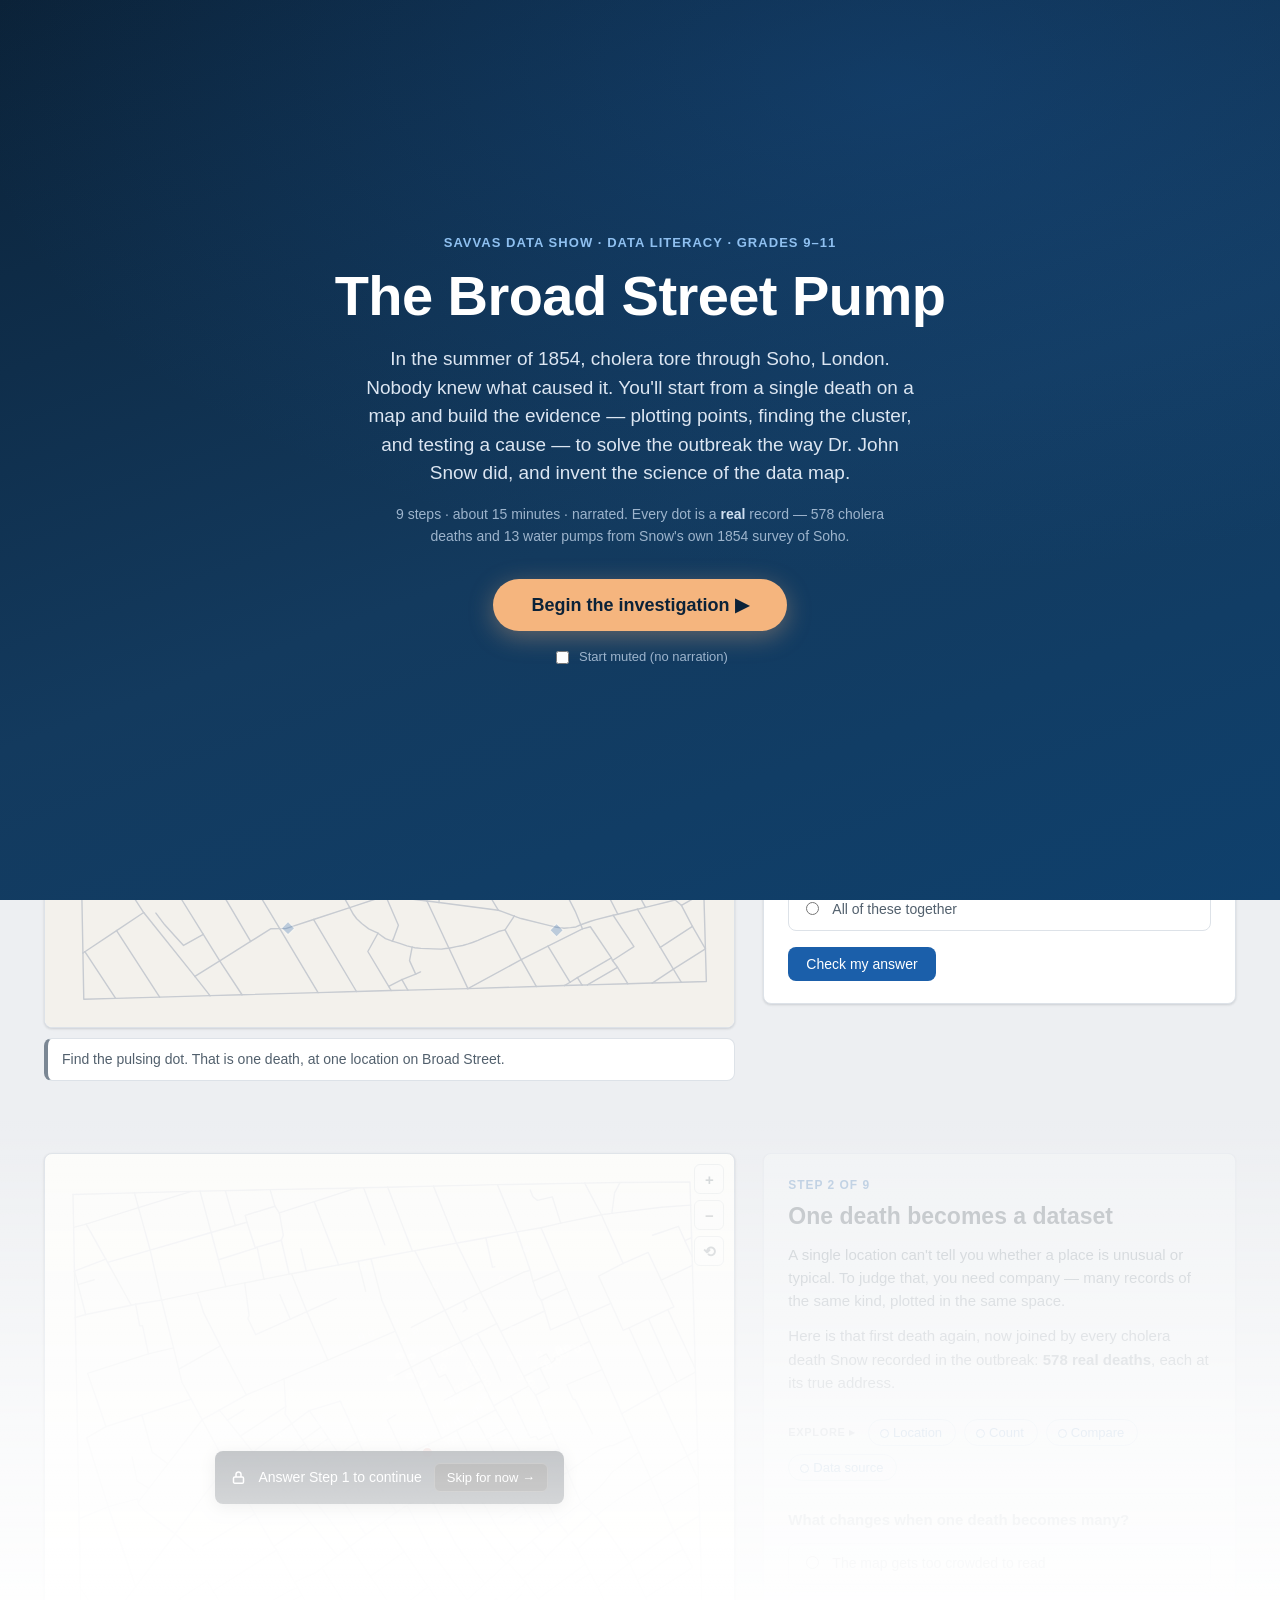
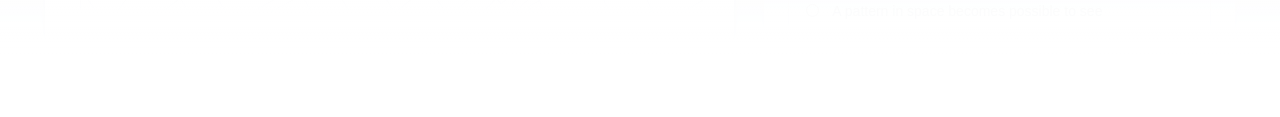
==== commit da0d0305: "Add third Data Show lesson: "Are We Alone?" (NASA exoplanets) Sibling scrollytelling lesson at /exop" ====
--- a/cholera/index.html
+++ b/cholera/index.html
@@ -491,7 +491,8 @@
 <footer class="lesson-footer">
   <p>Savvas Data Show · classroom prototype · cholera data: Dr. John Snow's 1854 Soho survey — 578 deaths
   and 13 pumps, digitized by Dodson &amp; Tobler (HistData / Rdatasets). Part of the Data Show series ·
-  <a href="../" style="color:#1B5FAA">← Mapping the Ring of Fire (earthquakes)</a>.</p>
+  <a href="../" style="color:#1B5FAA">← Mapping the Ring of Fire (earthquakes)</a> ·
+  <a href="../exoplanets/" style="color:#1B5FAA">Are We Alone? (exoplanets) →</a>.</p>
 </footer>
 
 <div class="map-tooltip" id="map-tooltip" hidden></div>
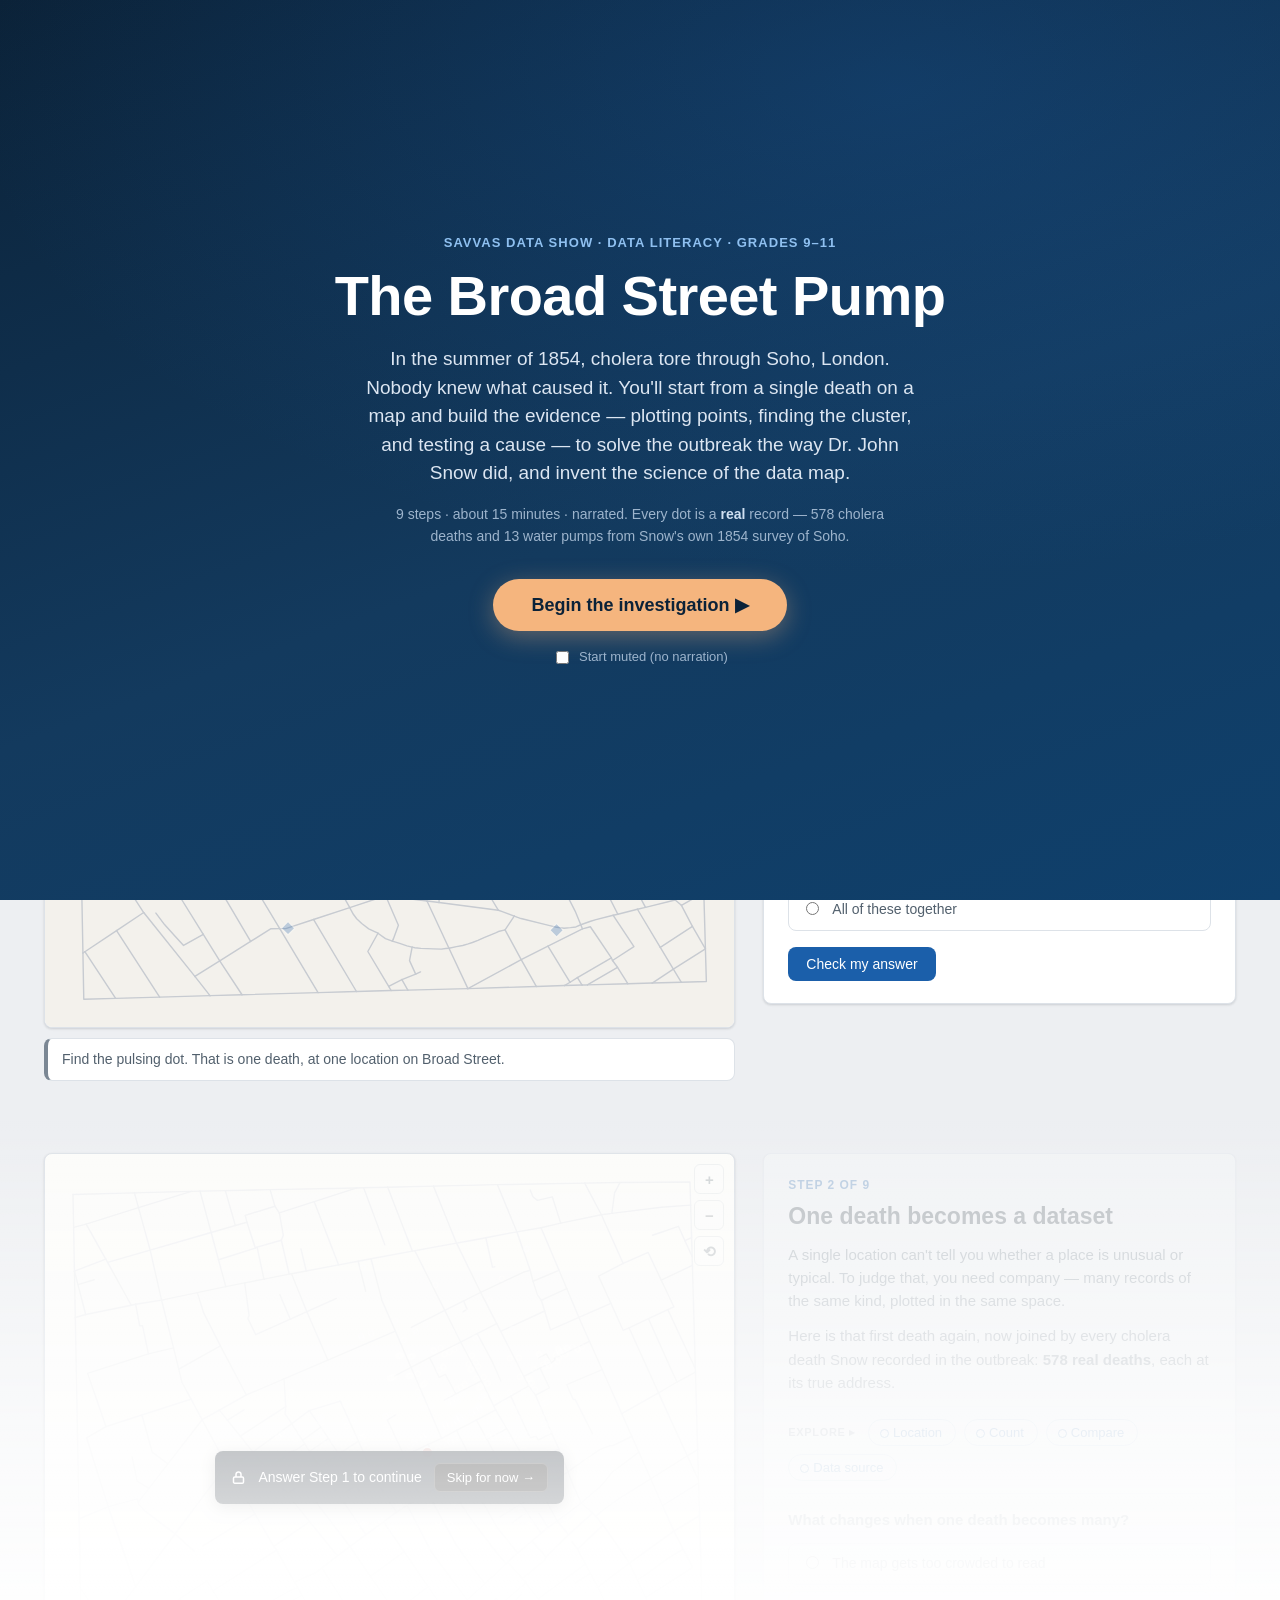
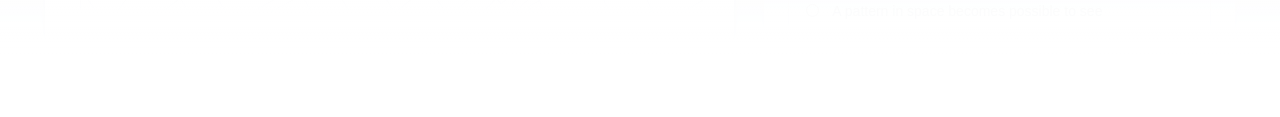
==== commit bb261ffa: "Add fourth Data Show lesson: "The Breathing Planet" (NOAA Keeling Curve); add exoplanet narration Fo" ====
--- a/cholera/index.html
+++ b/cholera/index.html
@@ -492,7 +492,8 @@
   <p>Savvas Data Show · classroom prototype · cholera data: Dr. John Snow's 1854 Soho survey — 578 deaths
   and 13 pumps, digitized by Dodson &amp; Tobler (HistData / Rdatasets). Part of the Data Show series ·
   <a href="../" style="color:#1B5FAA">← Mapping the Ring of Fire (earthquakes)</a> ·
-  <a href="../exoplanets/" style="color:#1B5FAA">Are We Alone? (exoplanets) →</a>.</p>
+  <a href="../exoplanets/" style="color:#1B5FAA">Are We Alone? (exoplanets)</a> ·
+  <a href="../climate/" style="color:#1B5FAA">The Breathing Planet (CO₂) →</a>.</p>
 </footer>
 
 <div class="map-tooltip" id="map-tooltip" hidden></div>
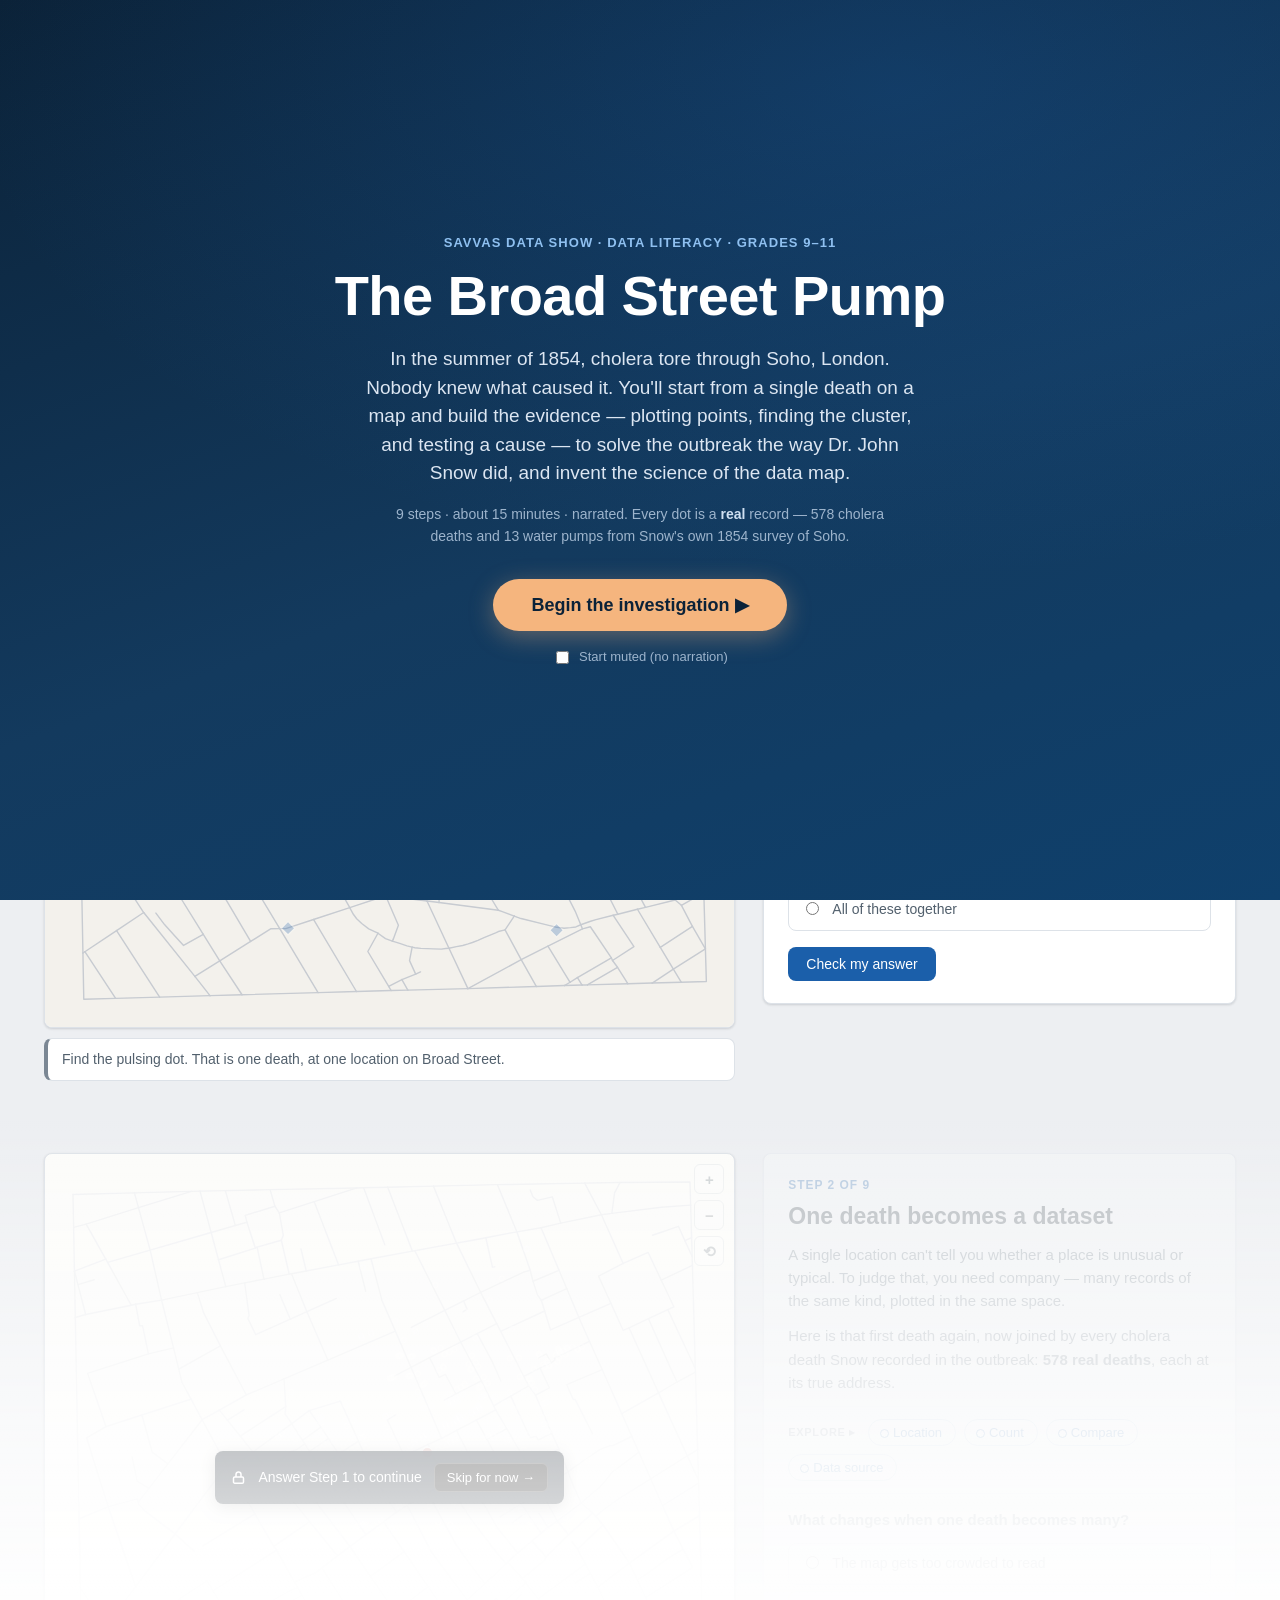
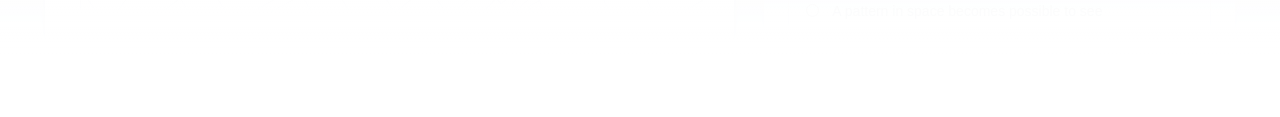
==== commit f6f0c9fa: "Add series landing hub at root; move earthquake lesson to /earthquakes/ The root URL is now a Savvas" ====
--- a/cholera/index.html
+++ b/cholera/index.html
@@ -490,8 +490,8 @@
 
 <footer class="lesson-footer">
   <p>Savvas Data Show · classroom prototype · cholera data: Dr. John Snow's 1854 Soho survey — 578 deaths
-  and 13 pumps, digitized by Dodson &amp; Tobler (HistData / Rdatasets). Part of the Data Show series ·
-  <a href="../" style="color:#1B5FAA">← Mapping the Ring of Fire (earthquakes)</a> ·
+  and 13 pumps, digitized by Dodson &amp; Tobler (HistData / Rdatasets). Part of the <a href="../" style="color:#1B5FAA">Data Show series</a> ·
+  <a href="../earthquakes/" style="color:#1B5FAA">← Mapping the Ring of Fire (earthquakes)</a> ·
   <a href="../exoplanets/" style="color:#1B5FAA">Are We Alone? (exoplanets)</a> ·
   <a href="../climate/" style="color:#1B5FAA">The Breathing Planet (CO₂) →</a>.</p>
 </footer>
